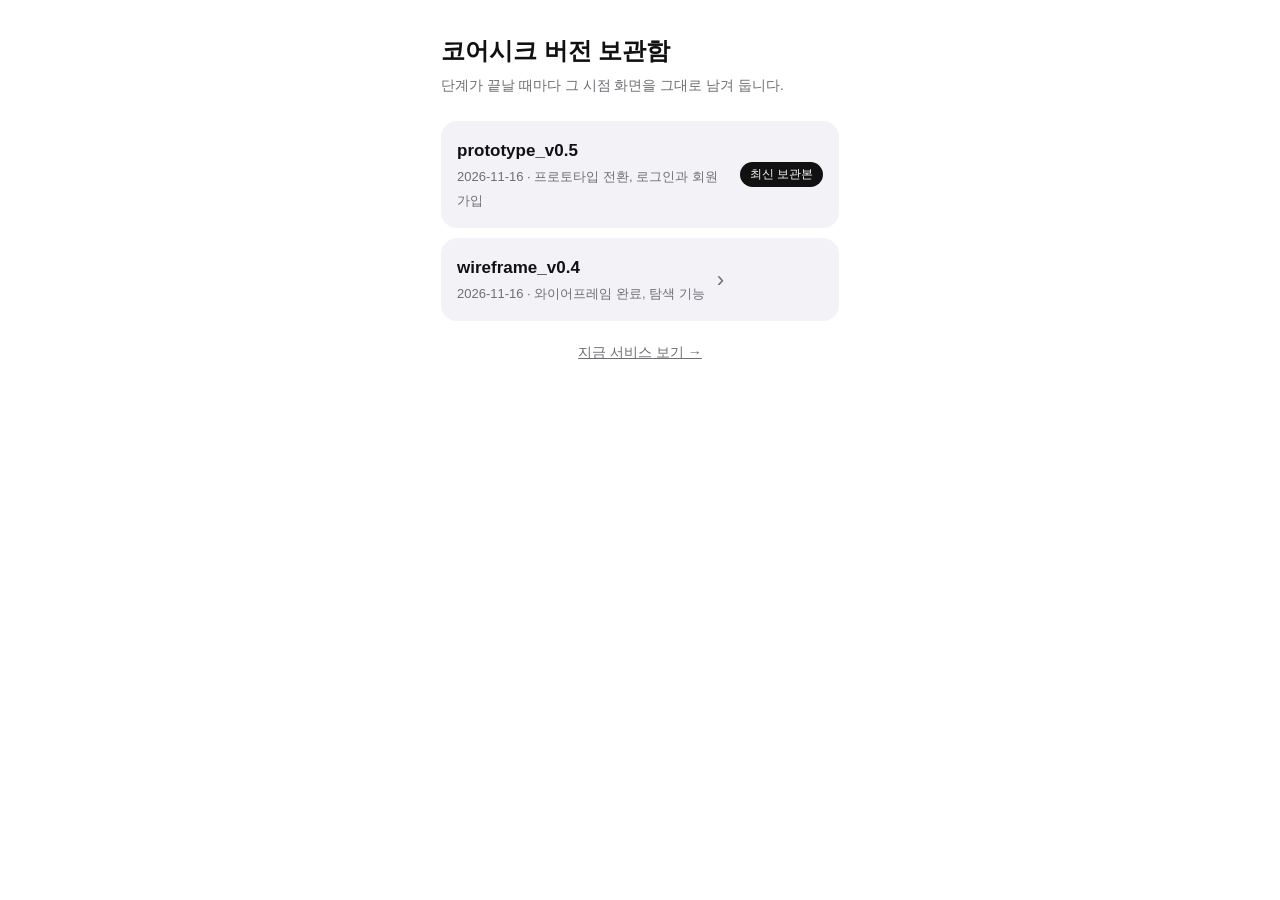
==== pages/index.html @ 64c80e97 "Add files via upload" ====
<!DOCTYPE html>
<html lang="ko">
<head>
<meta charset="utf-8">
<meta name="viewport" content="width=device-width, initial-scale=1">
<title>코어시크 버전 보관함</title>
<style>
:root{--bg:#fff;--fg:#111;--mut:#6e6e73;--fill:#f2f2f7;--ac:#111;--acfg:#fff}
@media (prefers-color-scheme:dark){:root{--bg:#000;--fg:#f5f5f7;--mut:#98989d;--fill:#1c1c1e;--ac:#f5f5f7;--acfg:#000}}
*{box-sizing:border-box}
body{margin:0;background:var(--bg);color:var(--fg);font:15px/1.6 -apple-system,BlinkMacSystemFont,"Apple SD Gothic Neo","Noto Sans KR","Malgun Gothic",sans-serif}
main{max-width:430px;margin:0 auto;padding:32px 16px 48px}
h1{margin:0;font-size:24px}
p{margin:4px 0 24px;color:var(--mut);font-size:14px}
a.v{display:flex;align-items:center;gap:12px;margin-bottom:10px;padding:16px;border-radius:16px;background:var(--fill);color:inherit;text-decoration:none;transition:transform .12s}
a.v:active{transform:scale(.98)}
a.v b{display:block;font-size:17px}
a.v small{color:var(--mut);font-size:13px}
a.v span.tag{margin-left:auto;padding:3px 10px;border-radius:999px;background:var(--ac);color:var(--acfg);font-size:12px;white-space:nowrap}
a.v span.go{font-size:22px;color:var(--mut)}
.home{display:block;margin-top:20px;text-align:center;color:var(--mut);font-size:14px}
</style>
</head>
<body>
<main>
  <h1>코어시크 버전 보관함</h1>
  <p>단계가 끝날 때마다 그 시점 화면을 그대로 남겨 둡니다.</p>
  <a class="v" href="./prototype_v0.5/"><div><b>prototype_v0.5</b><small>2026-11-16 · 프로토타입 전환, 로그인과 회원가입</small></div><span class="tag">최신 보관본</span></a>
  <a class="v" href="./wireframe_v0.4/"><div><b>wireframe_v0.4</b><small>2026-11-16 · 와이어프레임 완료, 탐색 기능</small></div><span class="go">›</span></a>
  <a class="home" href="../">지금 서비스 보기 →</a>
</main>
</body>
</html>
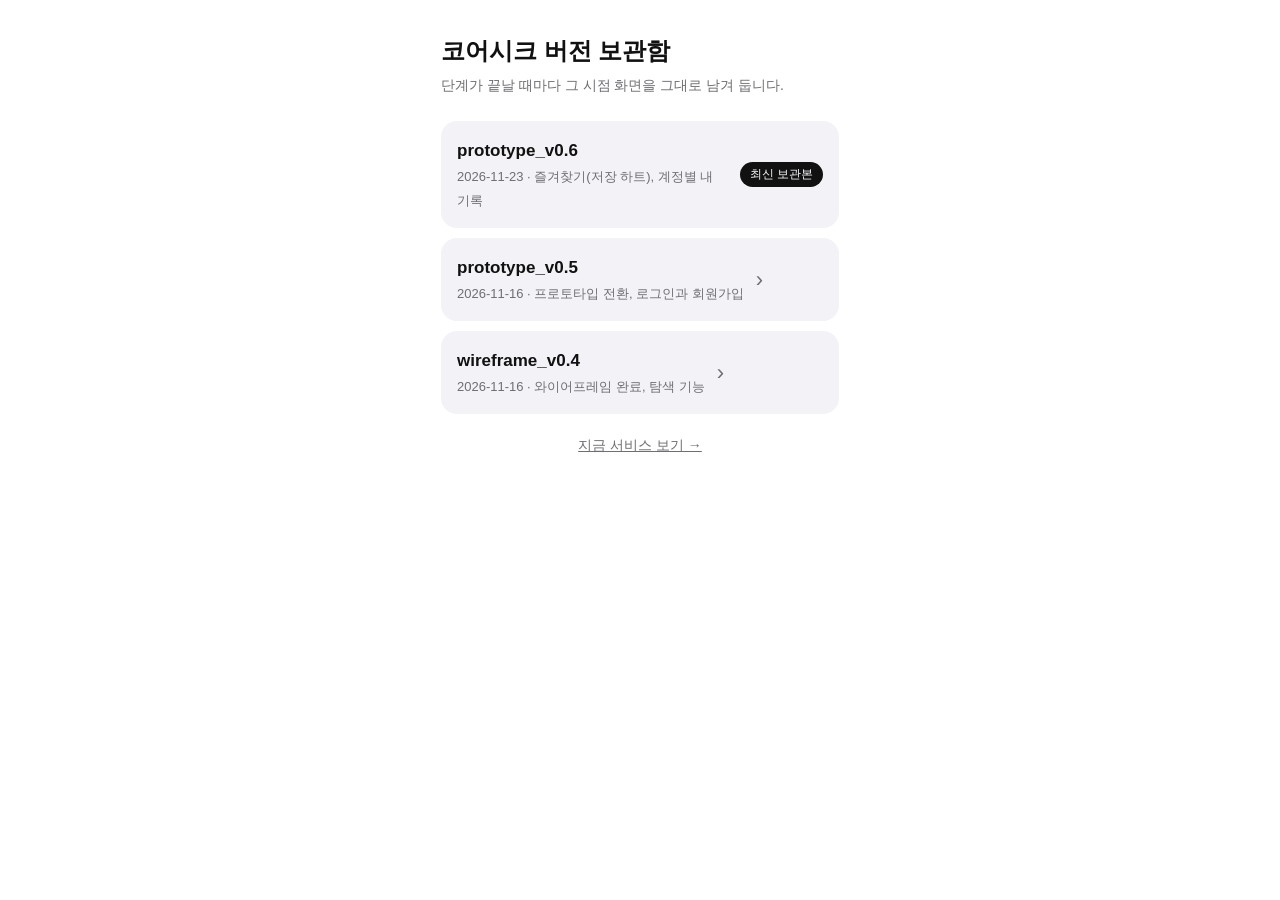
==== commit 3db33ae9: "Add files via upload" ====
--- a/pages/index.html
+++ b/pages/index.html
@@ -25,7 +25,8 @@
 <main>
   <h1>코어시크 버전 보관함</h1>
   <p>단계가 끝날 때마다 그 시점 화면을 그대로 남겨 둡니다.</p>
-  <a class="v" href="./prototype_v0.5/"><div><b>prototype_v0.5</b><small>2026-11-16 · 프로토타입 전환, 로그인과 회원가입</small></div><span class="tag">최신 보관본</span></a>
+  <a class="v" href="./prototype_v0.6/"><div><b>prototype_v0.6</b><small>2026-11-23 · 즐겨찾기(저장 하트), 계정별 내 기록</small></div><span class="tag">최신 보관본</span></a>
+  <a class="v" href="./prototype_v0.5/"><div><b>prototype_v0.5</b><small>2026-11-16 · 프로토타입 전환, 로그인과 회원가입</small></div><span class="go">›</span></a>
   <a class="v" href="./wireframe_v0.4/"><div><b>wireframe_v0.4</b><small>2026-11-16 · 와이어프레임 완료, 탐색 기능</small></div><span class="go">›</span></a>
   <a class="home" href="../">지금 서비스 보기 →</a>
 </main>
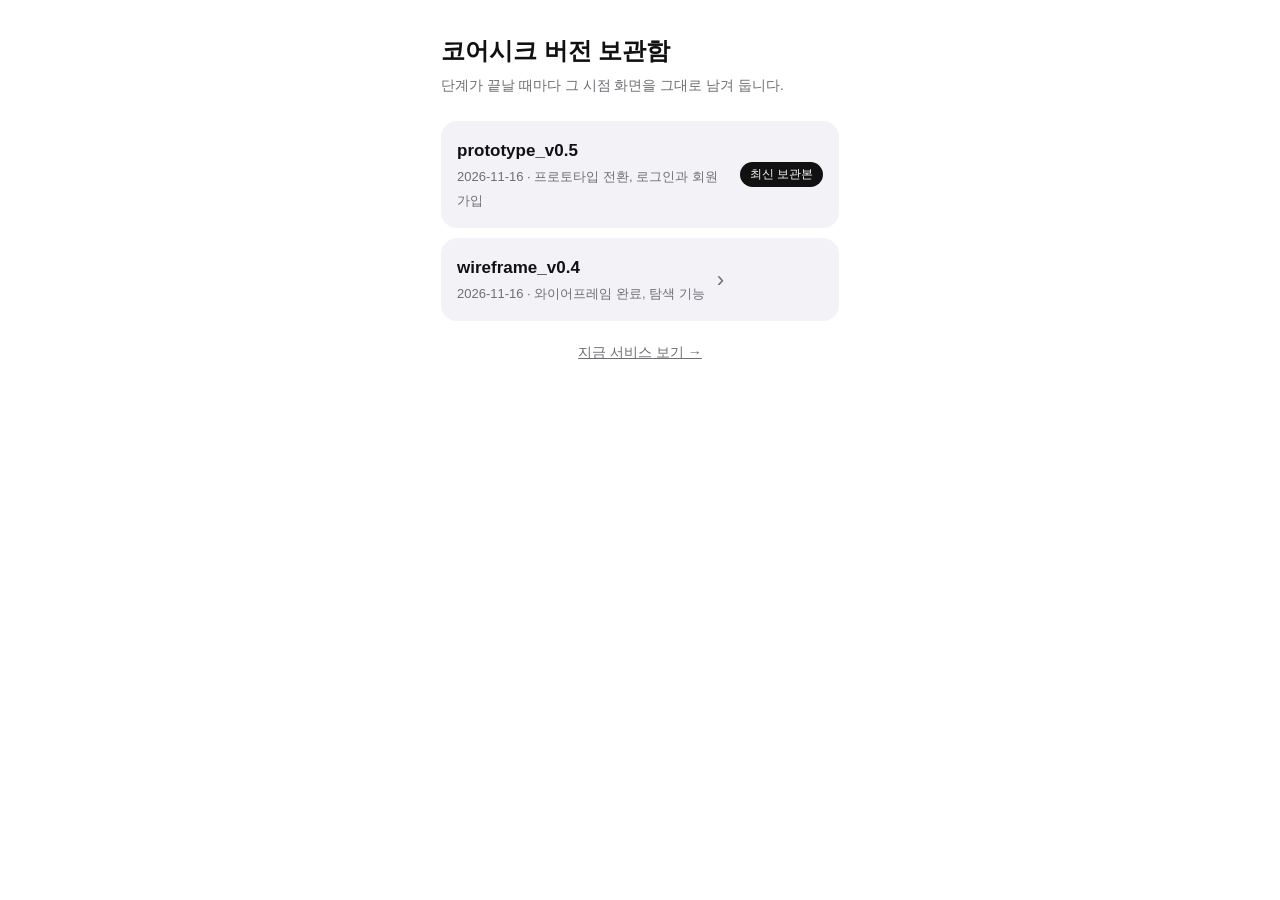
==== commit c0ebd2fb: "Add files via upload" ====
--- a/pages/index.html
+++ b/pages/index.html
@@ -25,8 +25,7 @@
 <main>
   <h1>코어시크 버전 보관함</h1>
   <p>단계가 끝날 때마다 그 시점 화면을 그대로 남겨 둡니다.</p>
-  <a class="v" href="./prototype_v0.6/"><div><b>prototype_v0.6</b><small>2026-11-23 · 즐겨찾기(저장 하트), 계정별 내 기록</small></div><span class="tag">최신 보관본</span></a>
-  <a class="v" href="./prototype_v0.5/"><div><b>prototype_v0.5</b><small>2026-11-16 · 프로토타입 전환, 로그인과 회원가입</small></div><span class="go">›</span></a>
+  <a class="v" href="./prototype_v0.5/"><div><b>prototype_v0.5</b><small>2026-11-16 · 프로토타입 전환, 로그인과 회원가입</small></div><span class="tag">최신 보관본</span></a>
   <a class="v" href="./wireframe_v0.4/"><div><b>wireframe_v0.4</b><small>2026-11-16 · 와이어프레임 완료, 탐색 기능</small></div><span class="go">›</span></a>
   <a class="home" href="../">지금 서비스 보기 →</a>
 </main>
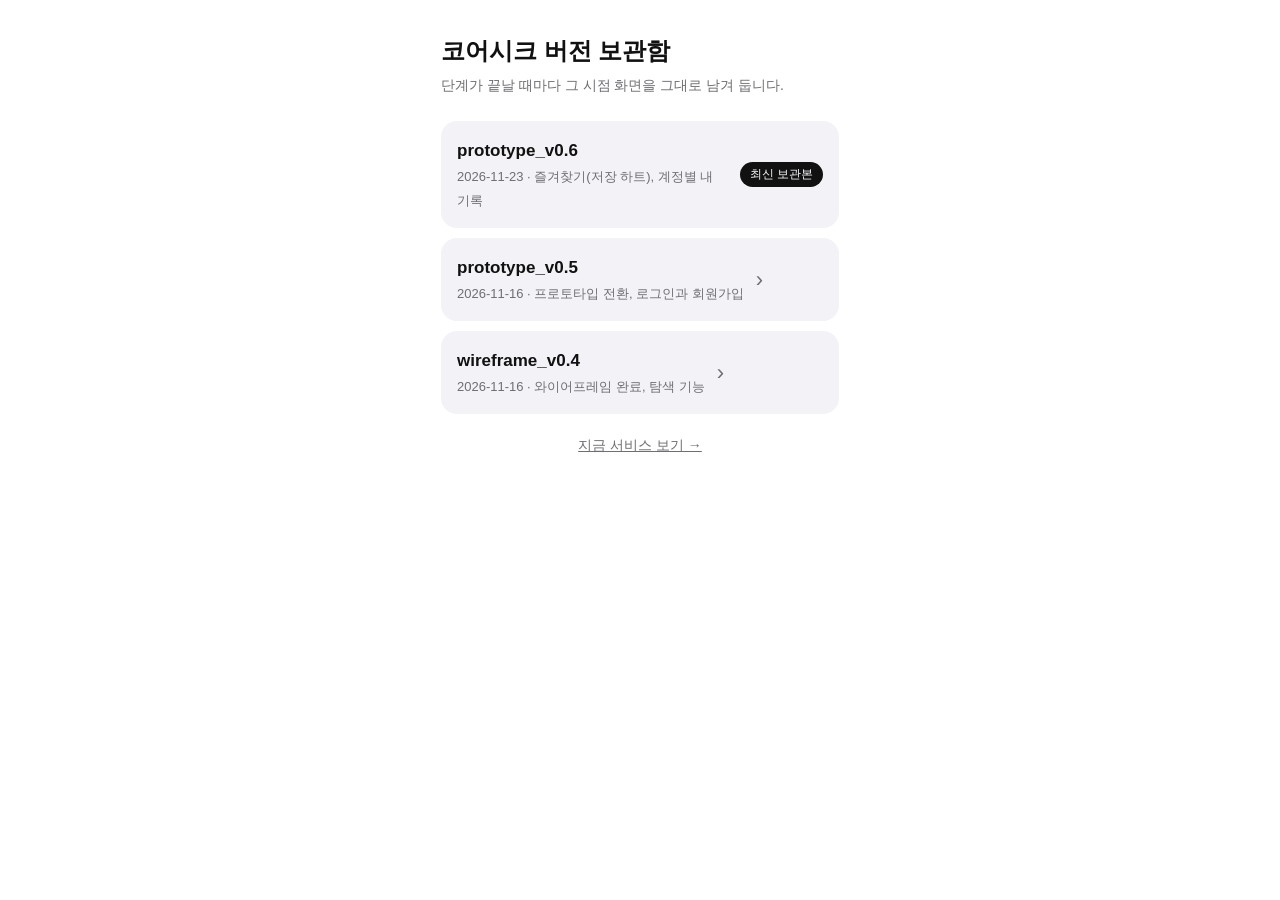
==== commit c0ceda26: "Add files via upload" ====
--- a/pages/index.html
+++ b/pages/index.html
@@ -25,7 +25,8 @@
 <main>
   <h1>코어시크 버전 보관함</h1>
   <p>단계가 끝날 때마다 그 시점 화면을 그대로 남겨 둡니다.</p>
-  <a class="v" href="./prototype_v0.5/"><div><b>prototype_v0.5</b><small>2026-11-16 · 프로토타입 전환, 로그인과 회원가입</small></div><span class="tag">최신 보관본</span></a>
+  <a class="v" href="./prototype_v0.6/"><div><b>prototype_v0.6</b><small>2026-11-23 · 즐겨찾기(저장 하트), 계정별 내 기록</small></div><span class="tag">최신 보관본</span></a>
+  <a class="v" href="./prototype_v0.5/"><div><b>prototype_v0.5</b><small>2026-11-16 · 프로토타입 전환, 로그인과 회원가입</small></div><span class="go">›</span></a>
   <a class="v" href="./wireframe_v0.4/"><div><b>wireframe_v0.4</b><small>2026-11-16 · 와이어프레임 완료, 탐색 기능</small></div><span class="go">›</span></a>
   <a class="home" href="../">지금 서비스 보기 →</a>
 </main>
